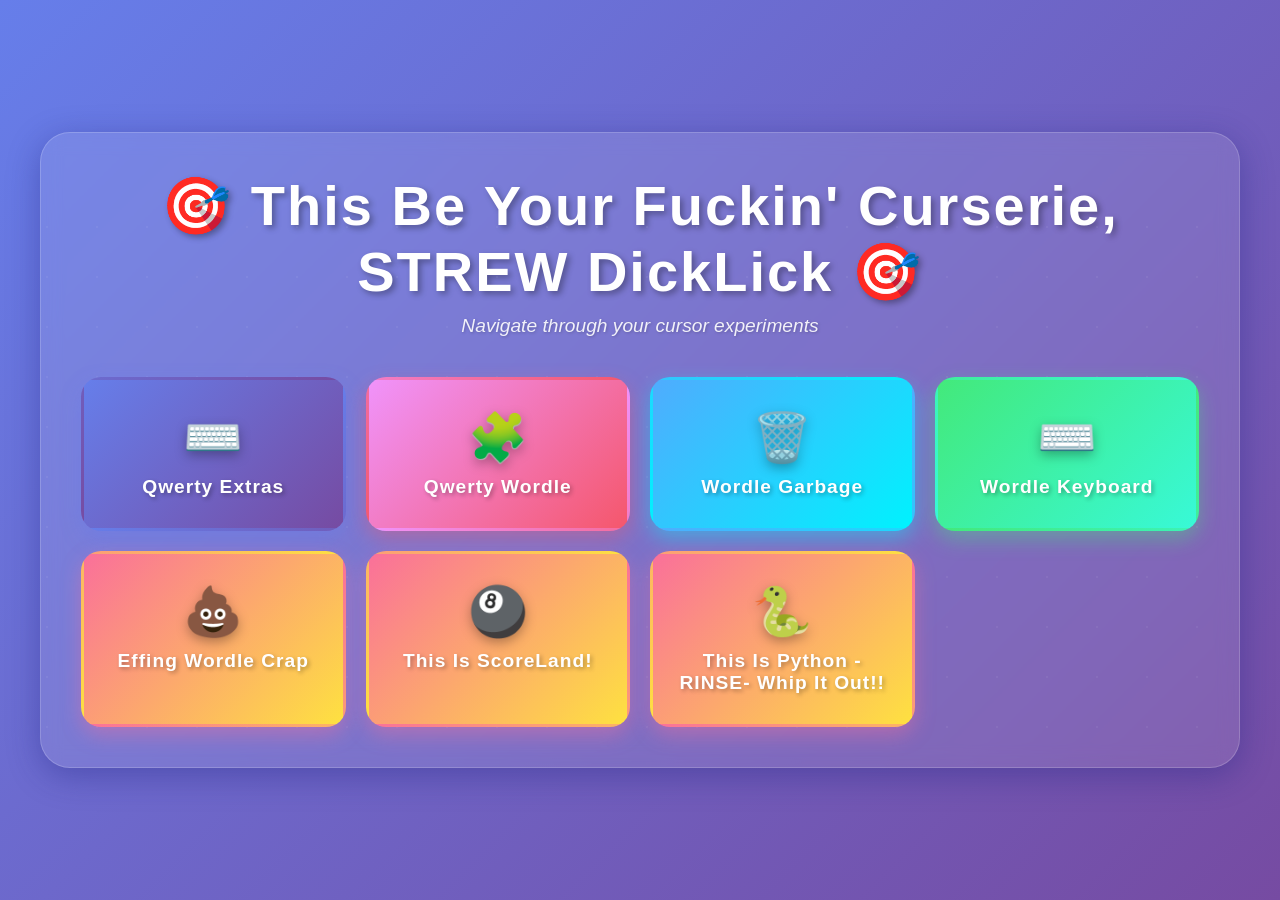
==== index.html @ 97e17076 "Strew Plus BS" ====
<!DOCTYPE html>
<html lang="en">
<head>
    <link rel="stylesheet" href="style.css">
    <meta charset="UTF-8">
    <meta name="viewport" content="width=device-width, initial-scale=1.0">
    <title>All Cursor Business</title>
</head>

  <body>
    <div class="container">
      <h1 class="main-title">🎯 This Be Your Fuckin' Curserie, STREW DickLick 🎯</h1>
      <p class="subtitle">Navigate through your cursor experiments</p>

      <div class="links-grid">
        <a href="qwertyExtras/qwerty.html" class="nav-link qwerty">
          <span class="icon">⌨️</span>
          <span class="label">Qwerty Extras</span>
        </a>

        <a href="qwertyWordle/index.html" class="nav-link wordle">
          <span class="icon">🧩</span>
          <span class="label">Qwerty Wordle</span>
        </a>

        <a href="wordleGarbage/index.html" class="nav-link garbage">
          <span class="icon">🗑️</span>
          <span class="label">Wordle Garbage</span>
        </a>

        <a href="wordleKeyboard/index.html" class="nav-link keyboard">
          <span class="icon">⌨️</span>
          <span class="label">Wordle Keyboard</span>
        </a>

        <a href="wordleCrap/crapHouse.html" class="nav-link crap">
          <span class="icon">💩</span>
          <span class="label"> Effing Wordle Crap</span>
        </a>

        <a href="scoreLand/scorer.html" class="nav-link crap">
          <span class="icon">🎱</span>
          <span class="label"> This Is ScoreLand!</span>
        </a>
          
        <a href="python-organized-3/wordChecker.html" class="nav-link crap">
          <span class="icon">🐍</span>
          <span class="label"> This Is Python -RINSE- Whip It Out!!</span>
        </a>

      </div>
    </div>
  </body>
</html>

</html>
---- style.css ----
/* Global Styles */
* {
  margin: 0;
  padding: 0;
  box-sizing: border-box;
}

body {
  background: linear-gradient(
    135deg,
    #667eea 0%,
    #764ba2 25%,
    #f093fb 50%,
    #4facfe 75%,
    #00f2fe 100%
  );
  background-size: 400% 400%;
  animation: gradientShift 15s ease infinite;
  min-height: 100vh;
  font-family: "Segoe UI", Tahoma, Geneva, Verdana, sans-serif;
  display: flex;
  align-items: center;
  justify-content: center;
  padding: 20px;
}

@keyframes gradientShift {
  0% {
    background-position: 0% 50%;
  }
  50% {
    background-position: 100% 50%;
  }
  100% {
    background-position: 0% 50%;
  }
}

.container {
  max-width: 1200px;
  width: 100%;
  text-align: center;
  background: rgba(255, 253, 255, 0.1);
  backdrop-filter: blur(10px);
  border-radius: 30px;
  padding: 40px;
  box-shadow: 0 8px 32px 0 rgba(32, 39, 135, 0.3958979927);
  border: 1px solid rgba(255, 255, 255, 0.18);
  position: relative;
  overflow: hidden;
}

.main-title {
  font-size: 3.5rem;
  color: white;
  text-shadow: 3px 3px 6px rgba(0, 0, 0, 0.333331);
  margin-bottom: 10px;
  letter-spacing: 2px;
  animation: pulse 2s ease-in-out infinite;
}

@keyframes pulse {
  0%,
  100% {
    transform: scale(1);
  }
  50% {
    transform: scale(1.05);
  }
}

.subtitle {
  font-size: 1.2rem;
  color: rgba(255, 255, 255, 0.9);
  margin-bottom: 40px;
  font-style: italic;
  text-shadow: 1px 1px 3px rgba(0, 0, 0, 0.21);
}

.links-grid {
  display: grid;
  grid-template-columns: repeat(auto-fit, minmax(250px, 1fr));
  gap: 20px;
  margin-top: 30px;
  position: relative;
}

.nav-link {
  display: flex;
  flex-direction: column;
  align-items: center;
  gap: 10px;
  padding: 30px 20px;
  text-decoration: none;
  border-radius: 20px;
  transition: all 0.4s cubic-bezier(0.175, 0.875, 0.31, 1.275);
  position: relative;
  z-index: 1;
  overflow: hidden;
  border: 3px solid transparent;
}

.nav-link::before {
  content: "";
  position: absolute;
  top: 0;
  left: -100%;
  width: 100%;
  height: 100%;
  background: linear-gradient(
    90deg,
    transparent,
    rgba(255, 255, 255, 0.3),
    transparent
  );
  transition: left 0.5s;
}

.nav-link:hover::before {
  left: 100%;
}

.icon {
  font-size: 3rem;
  filter: drop-shadow(0 4px 6px rgba(0, 0, 0, 0.3));
  transition: transform 0.3s ease;
}

.label {
  font-size: 1.2rem;
  font-weight: 600;
  color: white;
  text-shadow: 2px 2px 4px rgba(0, 0, 0, 0.3);
  letter-spacing: 1px;
  transition: all 0.3s ease;
}

/* Individual Link Colors & Styles */
.qwerty {
  background: linear-gradient(135deg, #667eea 0%, #764ba2 100%);
  box-shadow: 0 8px 20px rgba(102, 126, 234, 0.4);
}

.qwerty:hover {
  transform: translateY(-10px) scale(1.05);
  box-shadow: 0 15px 30px rgba(102, 126, 235, 0.6);
  border-color: rgba(255, 255, 255, 0.8);
}

.qwerty:hover .icon {
  transform: rotate(15deg) scale(1.2);
}

.wordle {
  background: linear-gradient(135deg, #f093fb 0%, #f5576c 100%);
  box-shadow: 0 8px 20px rgba(245, 87, 108, 0.4);
}

.wordle:hover {
  transform: translateY(-10px) scale(1.05);
  box-shadow: 0 15px 30px rgba(245, 87, 108, 0.6);
  border-color: rgba(255, 255, 255, 0.8);
}

.wordle:hover .icon {
  transform: rotate(-15deg) scale(1.2);
}

.garbage {
  background: linear-gradient(135deg, #4facfe 0%, #00f2fe 100%);
  box-shadow: 0 8px 20px rgba(0, 242, 254, 0.4);
}

.garbage:hover {
  transform: translateY(-10px) scale(1.05);
  box-shadow: 0 15px 30px rgba(0, 242, 254, 0.6);
  border-color: rgba(255, 255, 255, 0.8);
}

.garbage:hover .icon {
  transform: rotate(360deg) scale(1.2);
}

.keyboard {
  background: linear-gradient(135deg, #43e97b 0%, #38f9d7 100%);
  box-shadow: 0 8px 20px rgba(67, 233, 123, 0.4);
}

.keyboard:hover {
  transform: translateY(-10px) scale(1.05);
  box-shadow: 0 15px 30px rgba(67, 233, 123, 0.6);
  border-color: rgba(255, 255, 255, 0.8);
}

.keyboard:hover .icon {
  transform: rotate(-360deg) scale(1.2);
}

.crap {
  background: linear-gradient(135deg, #fa709a 0%, #fee140 100%);
  box-shadow: 0 8px 20px rgba(250, 112, 154, 0.4);
}

.crap:hover {
  transform: translateY(-10px) scale(1.05);
  box-shadow: 0 15px 30px rgba(250, 112, 154, 0.6);
  border-color: rgba(255, 255, 255, 0.8);
}

.crap:hover .icon {
  transform: bounce 0.5s ease;
  animation: bounce 0.5s ease;
}

@keyframes bounce {
  0%,
  20%,
  50%,
  80%,
  100% {
    transform: translateY(0) scale(1);
  }
  40% {
    transform: translateY(-20px) scale(1.1);
  }
  60% {
    transform: translateY(-10px) scale(1.05);
  }
}

.home {
  background: linear-gradient(135deg, #ff9a9e 0%, #fecfef 100%);
  box-shadow: 0 8px 20px rgba(255, 154, 158, 0.4);
}

.home:hover {
  transform: translateY(-10px) scale(1.05);
  box-shadow: 0 15px 30px rgba(255, 154, 158, 0.6);
  border-color: rgba(255, 255, 255, 0.8);
}

.home:hover .icon {
  transform: scale(1.2);
}

.home:hover .label::before {
  content: "🏠 ";
}

/* Responsive Design */
@media (max-width: 768px) {
  .container {
    padding: 20px;
  }

  .main-title {
    font-size: 2.5rem;
  }

  .subtitle {
    font-size: 1rem;
  }

  .links-grid {
    grid-template-columns: 1fr;
  }

  .home {
    grid-column: span 1;
  }

  .nav-link {
    padding: 25px 15px;
  }

  .icon {
    font-size: 2.5rem;
  }

  .label {
    font-size: 1rem;
  }
}

@media (max-width: 480px) {
  .main-title {
    font-size: 2rem;
  }

  .nav-link {
    padding: 20px 10px;
  }
}

/* Additional Visual Effects */
.links-grid::before {
  content: "";
  position: absolute;
  top: -50%;
  left: -50%;
  width: 200%;
  height: 200%;
  background: radial-gradient(
    circle,
    rgba(255, 255, 255, 0.05) 1px,
    transparent 1px
  );
  background-size: 50px 50px;
  animation: drift 20s linear infinite;
  pointer-events: none;
  z-index: 0;
}

@keyframes drift {
  0% {
    transform: translate(0, 0);
  }
  100% {
    transform: translate(50px, 50px);
  }
}
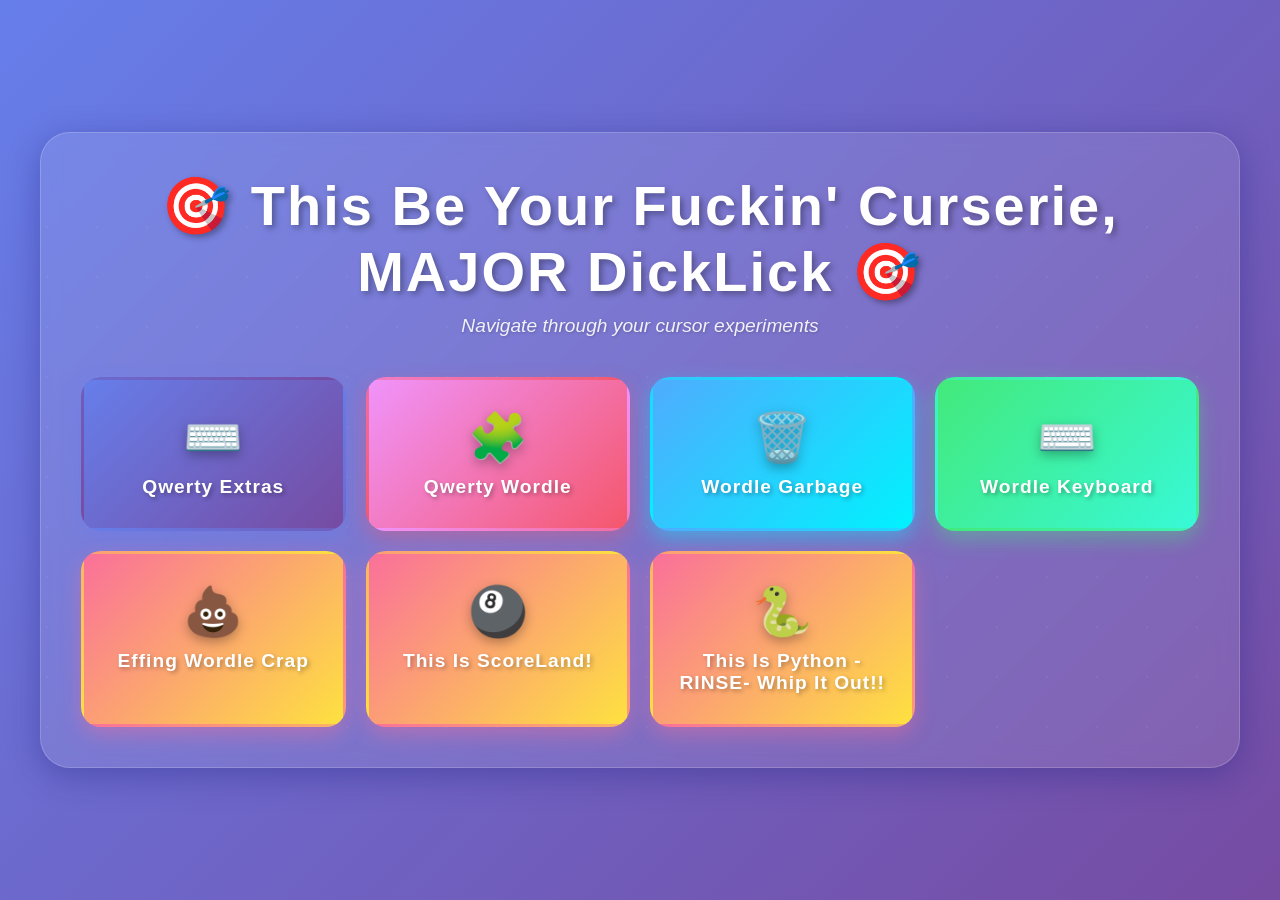
==== commit b877f159: "Major Plus BS" ====
--- a/index.html
+++ b/index.html
@@ -9,7 +9,7 @@
 
   <body>
     <div class="container">
-      <h1 class="main-title">🎯 This Be Your Fuckin' Curserie, STREW DickLick 🎯</h1>
+      <h1 class="main-title">🎯 This Be Your Fuckin' Curserie, MAJOR DickLick 🎯</h1>
       <p class="subtitle">Navigate through your cursor experiments</p>
 
       <div class="links-grid">
--- a/style.css
+++ b/style.css
@@ -45,7 +45,7 @@
   backdrop-filter: blur(10px);
   border-radius: 30px;
   padding: 40px;
-  box-shadow: 0 8px 32px 0 rgba(32, 39, 135, 0.3958979927);
+  box-shadow: 0 8px 32px 0 rgba(32, 39, 135, 0.39589769927);
   border: 1px solid rgba(255, 255, 255, 0.18);
   position: relative;
   overflow: hidden;
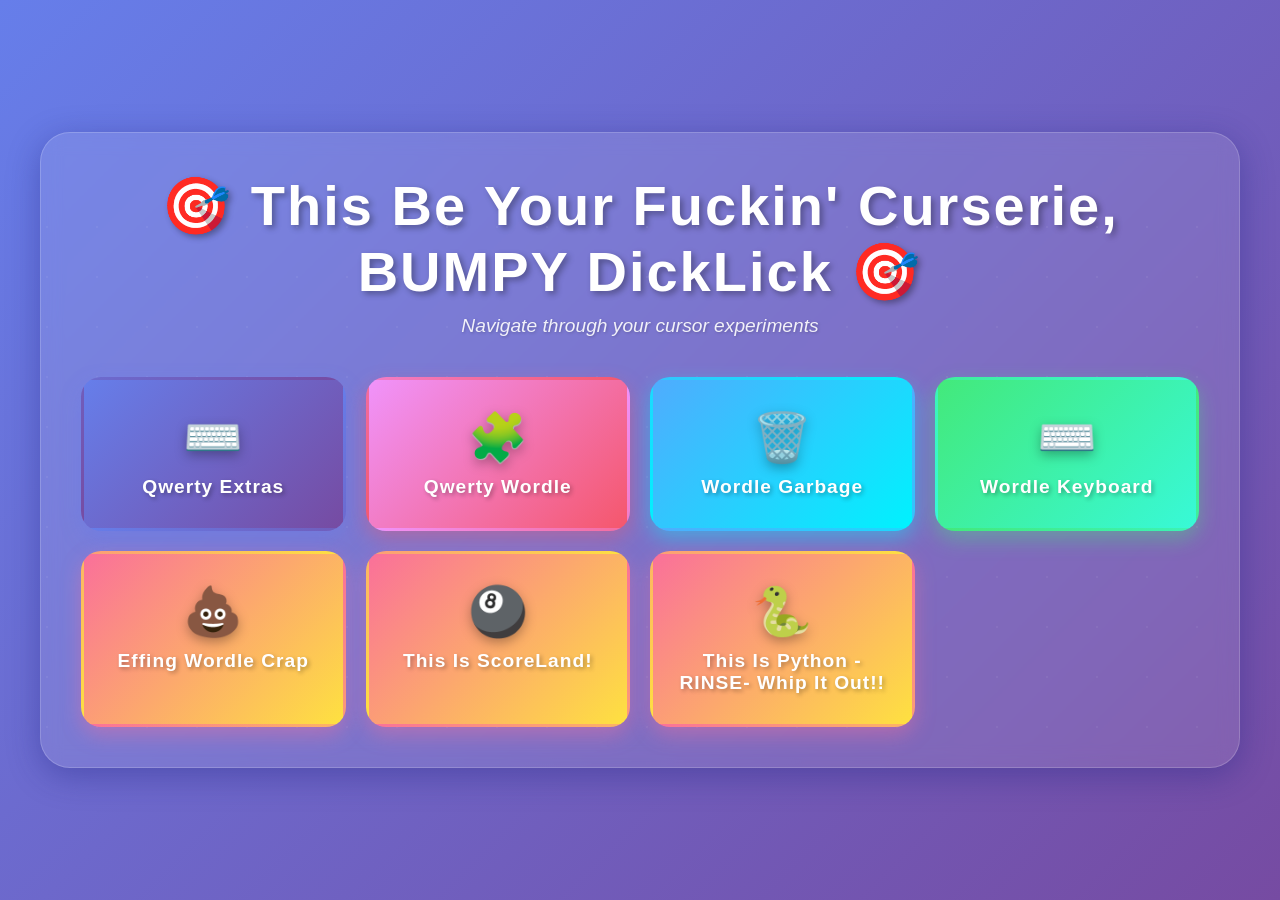
==== commit 241dbff4: "Bumpy Plus BS" ====
--- a/index.html
+++ b/index.html
@@ -9,7 +9,7 @@
 
   <body>
     <div class="container">
-      <h1 class="main-title">🎯 This Be Your Fuckin' Curserie, MAJOR DickLick 🎯</h1>
+      <h1 class="main-title">🎯 This Be Your Fuckin' Curserie, BUMPY DickLick 🎯</h1>
       <p class="subtitle">Navigate through your cursor experiments</p>
 
       <div class="links-grid">
--- a/style.css
+++ b/style.css
@@ -45,7 +45,7 @@
   backdrop-filter: blur(10px);
   border-radius: 30px;
   padding: 40px;
-  box-shadow: 0 8px 32px 0 rgba(32, 39, 135, 0.39589769927);
+  box-shadow: 0 8px 32px 0 rgba(32, 39, 135, 0.395895769927);
   border: 1px solid rgba(255, 255, 255, 0.18);
   position: relative;
   overflow: hidden;
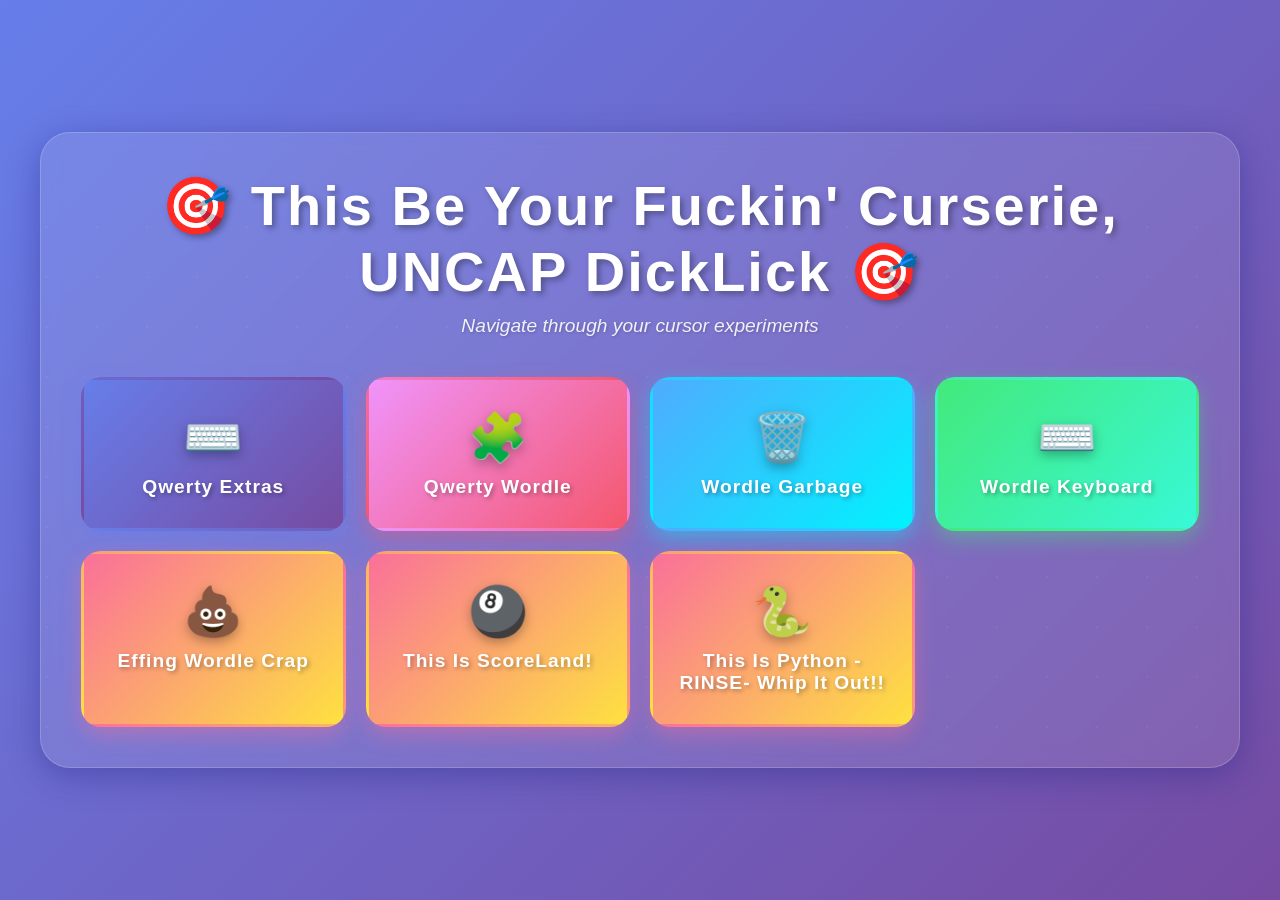
==== commit 54d05d69: "Uncap Plus BS" ====
--- a/index.html
+++ b/index.html
@@ -9,7 +9,7 @@
 
   <body>
     <div class="container">
-      <h1 class="main-title">🎯 This Be Your Fuckin' Curserie, BUMPY DickLick 🎯</h1>
+      <h1 class="main-title">🎯 This Be Your Fuckin' Curserie, UNCAP DickLick 🎯</h1>
       <p class="subtitle">Navigate through your cursor experiments</p>
 
       <div class="links-grid">
--- a/style.css
+++ b/style.css
@@ -45,7 +45,7 @@
   backdrop-filter: blur(10px);
   border-radius: 30px;
   padding: 40px;
-  box-shadow: 0 8px 32px 0 rgba(32, 39, 135, 0.395895769927);
+  box-shadow: 0 8px 32px 0 rgba(32, 39, 135, 0.39589517569927);
   border: 1px solid rgba(255, 255, 255, 0.18);
   position: relative;
   overflow: hidden;
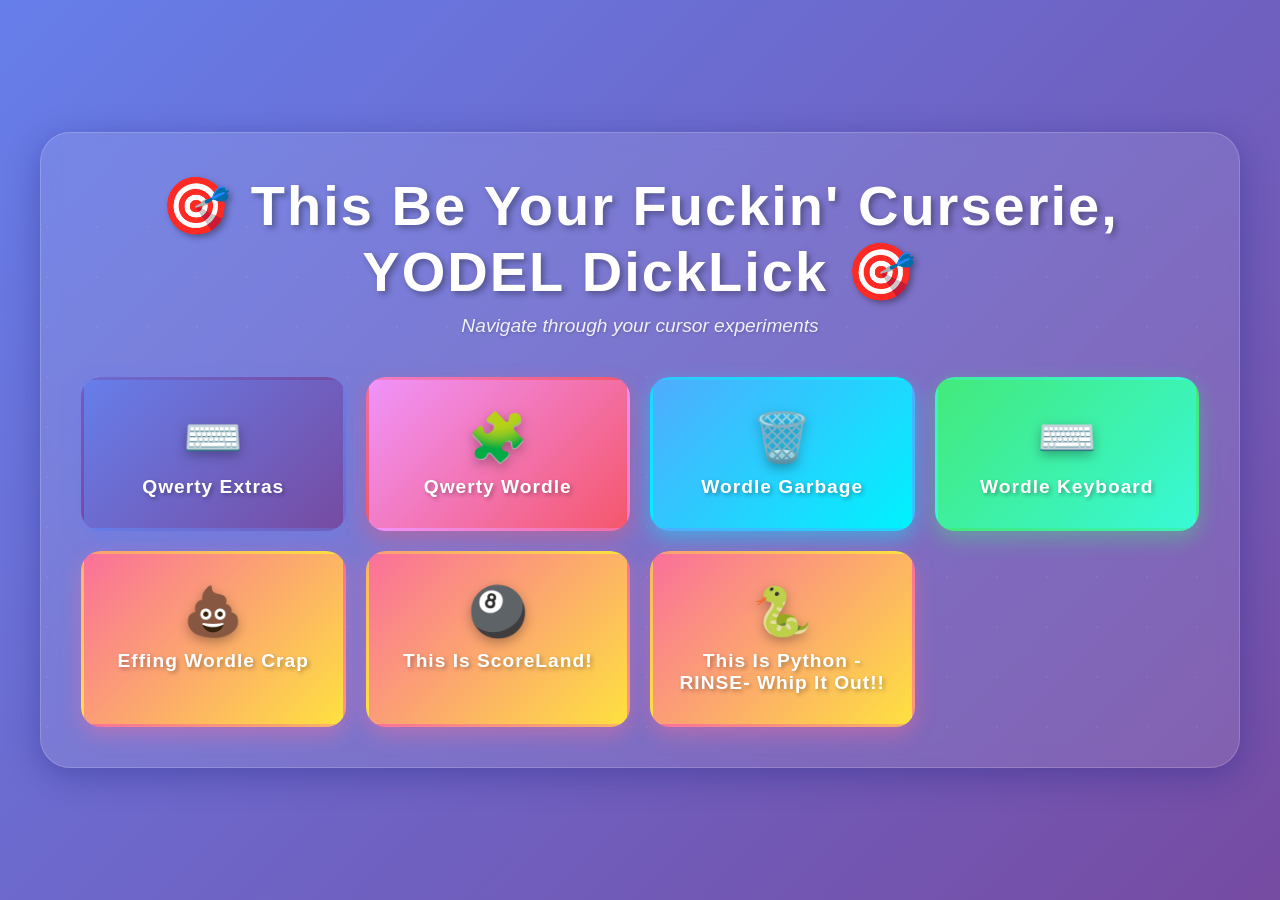
==== commit 38fe8a58: "Yodel Plus BS" ====
--- a/index.html
+++ b/index.html
@@ -9,7 +9,7 @@
 
   <body>
     <div class="container">
-      <h1 class="main-title">🎯 This Be Your Fuckin' Curserie, UNCAP DickLick 🎯</h1>
+      <h1 class="main-title">🎯 This Be Your Fuckin' Curserie, YODEL DickLick 🎯</h1>
       <p class="subtitle">Navigate through your cursor experiments</p>
 
       <div class="links-grid">
--- a/style.css
+++ b/style.css
@@ -45,7 +45,7 @@
   backdrop-filter: blur(10px);
   border-radius: 30px;
   padding: 40px;
-  box-shadow: 0 8px 32px 0 rgba(32, 39, 135, 0.39589517569927);
+  box-shadow: 0 8px 32px 0 rgba(32, 39, 135, 0.39589519927);
   border: 1px solid rgba(255, 255, 255, 0.18);
   position: relative;
   overflow: hidden;
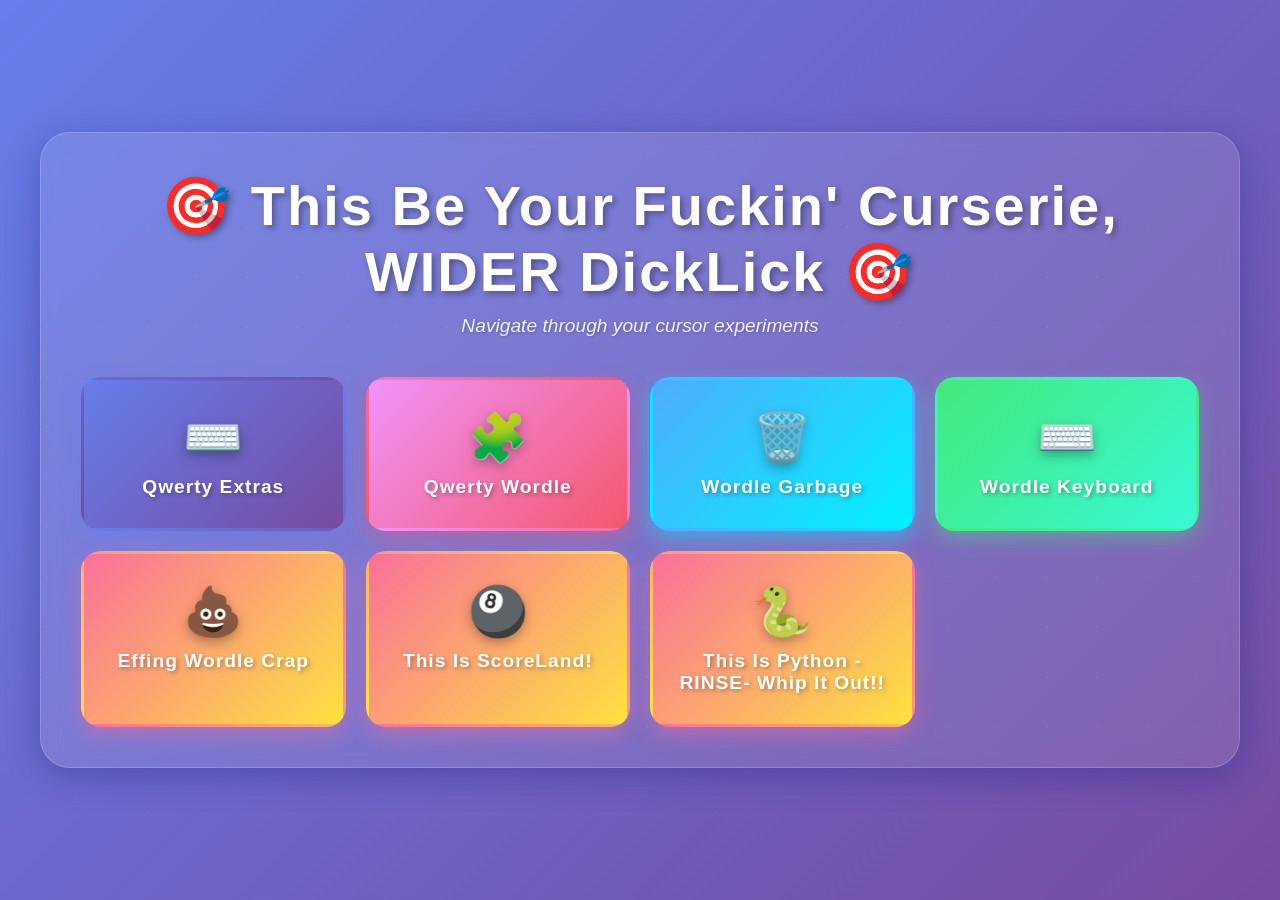
==== commit e0777df6: "Wider Plus BS" ====
--- a/index.html
+++ b/index.html
@@ -9,7 +9,7 @@
 
   <body>
     <div class="container">
-      <h1 class="main-title">🎯 This Be Your Fuckin' Curserie, YODEL DickLick 🎯</h1>
+      <h1 class="main-title">🎯 This Be Your Fuckin' Curserie, WIDER DickLick 🎯</h1>
       <p class="subtitle">Navigate through your cursor experiments</p>
 
       <div class="links-grid">
--- a/style.css
+++ b/style.css
@@ -45,7 +45,7 @@
   backdrop-filter: blur(10px);
   border-radius: 30px;
   padding: 40px;
-  box-shadow: 0 8px 32px 0 rgba(32, 39, 135, 0.39589519927);
+  box-shadow: 0 8px 32px 0 rgba(32, 39, 135, 0.395895319927);
   border: 1px solid rgba(255, 255, 255, 0.18);
   position: relative;
   overflow: hidden;
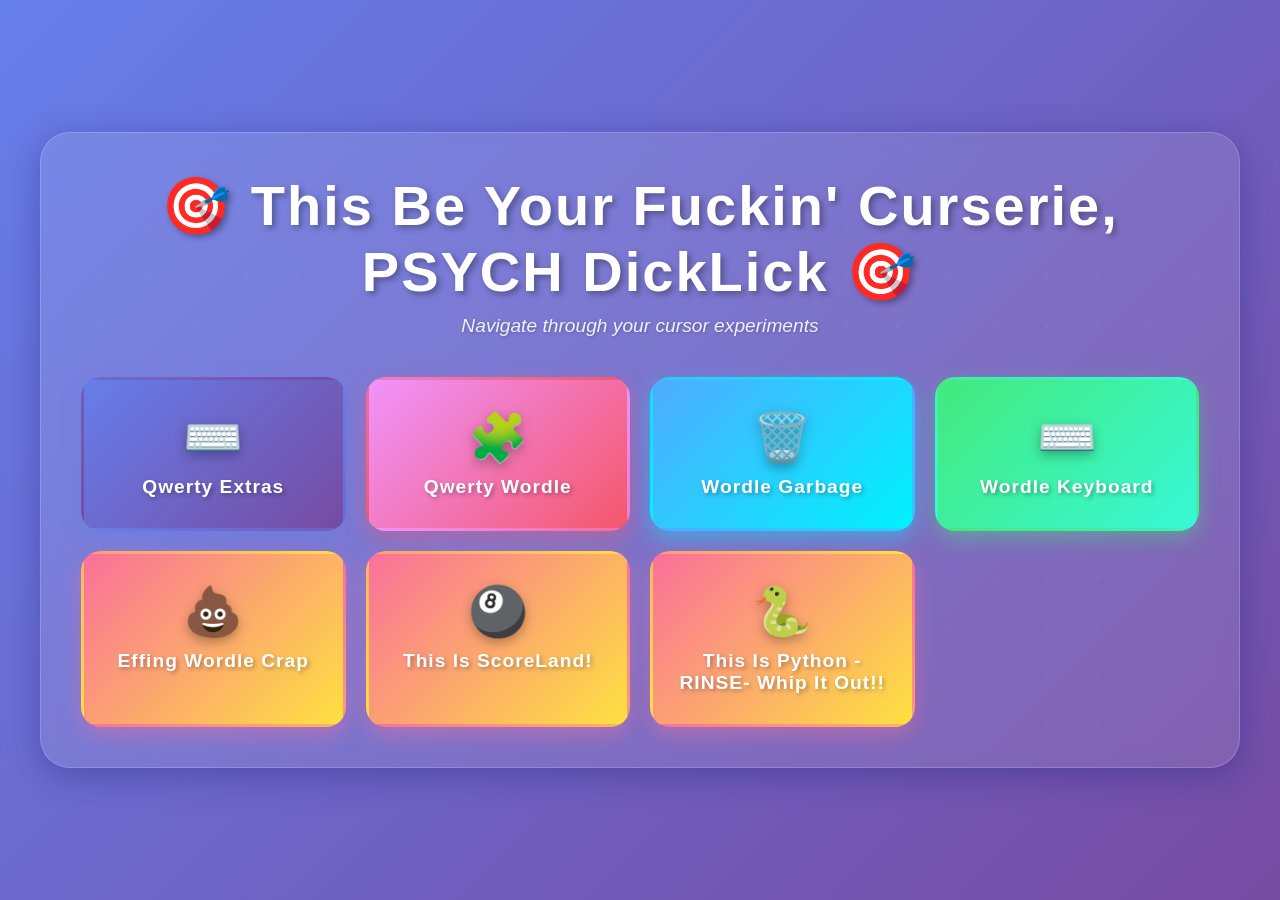
==== commit 12c5e6ba: "Psych Plus BS" ====
--- a/index.html
+++ b/index.html
@@ -9,7 +9,7 @@
 
   <body>
     <div class="container">
-      <h1 class="main-title">🎯 This Be Your Fuckin' Curserie, WIDER DickLick 🎯</h1>
+      <h1 class="main-title">🎯 This Be Your Fuckin' Curserie, PSYCH DickLick 🎯</h1>
       <p class="subtitle">Navigate through your cursor experiments</p>
 
       <div class="links-grid">
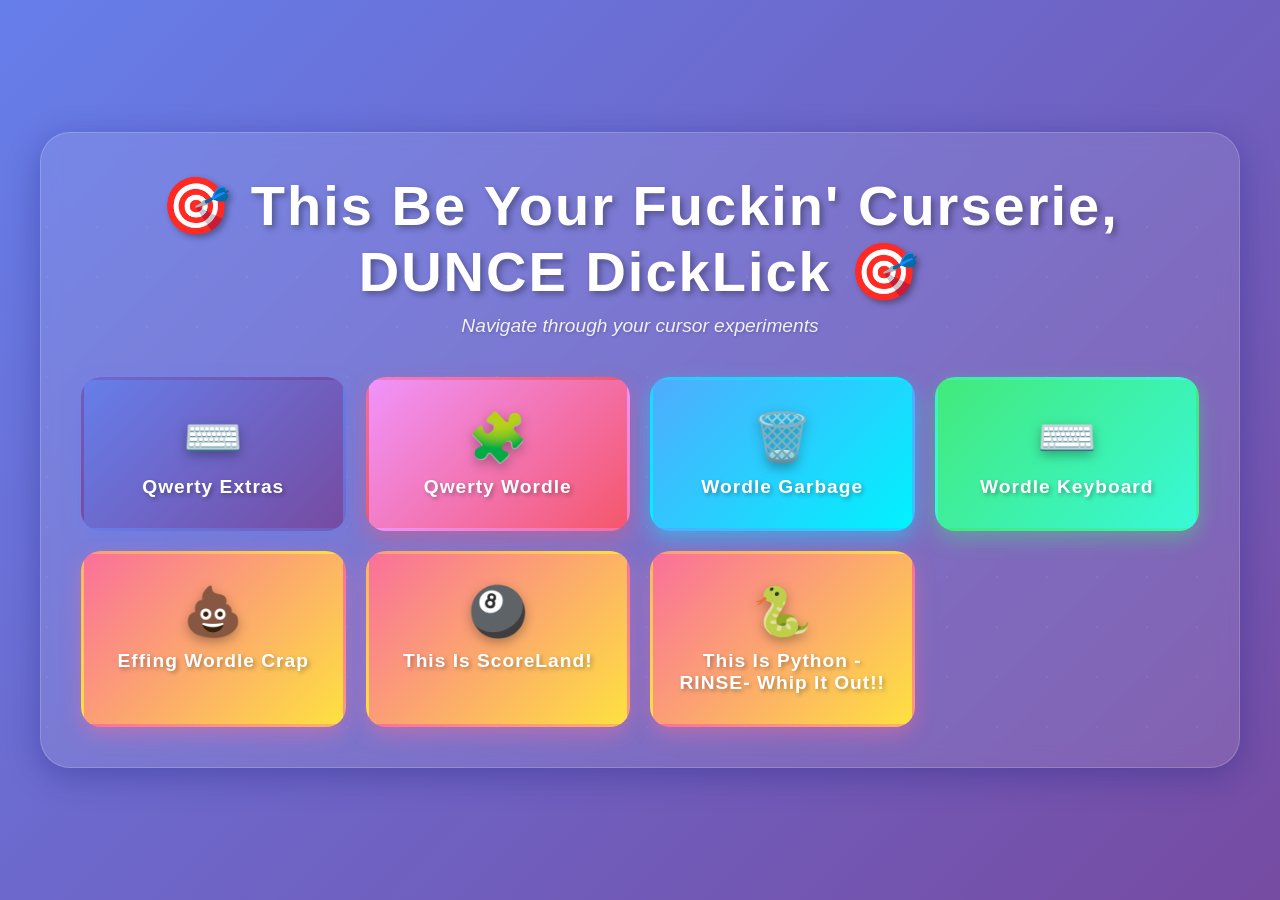
==== commit a95c3cfd: "Dunce Plus BS" ====
--- a/index.html
+++ b/index.html
@@ -9,7 +9,7 @@
 
   <body>
     <div class="container">
-      <h1 class="main-title">🎯 This Be Your Fuckin' Curserie, PSYCH DickLick 🎯</h1>
+      <h1 class="main-title">🎯 This Be Your Fuckin' Curserie, DUNCE DickLick 🎯</h1>
       <p class="subtitle">Navigate through your cursor experiments</p>
 
       <div class="links-grid">
--- a/style.css
+++ b/style.css
@@ -45,7 +45,7 @@
   backdrop-filter: blur(10px);
   border-radius: 30px;
   padding: 40px;
-  box-shadow: 0 8px 32px 0 rgba(32, 39, 135, 0.395895319927);
+  box-shadow: 0 8px 32px 0 rgba(32, 39, 135, 0.3958954319927);
   border: 1px solid rgba(255, 255, 255, 0.18);
   position: relative;
   overflow: hidden;
